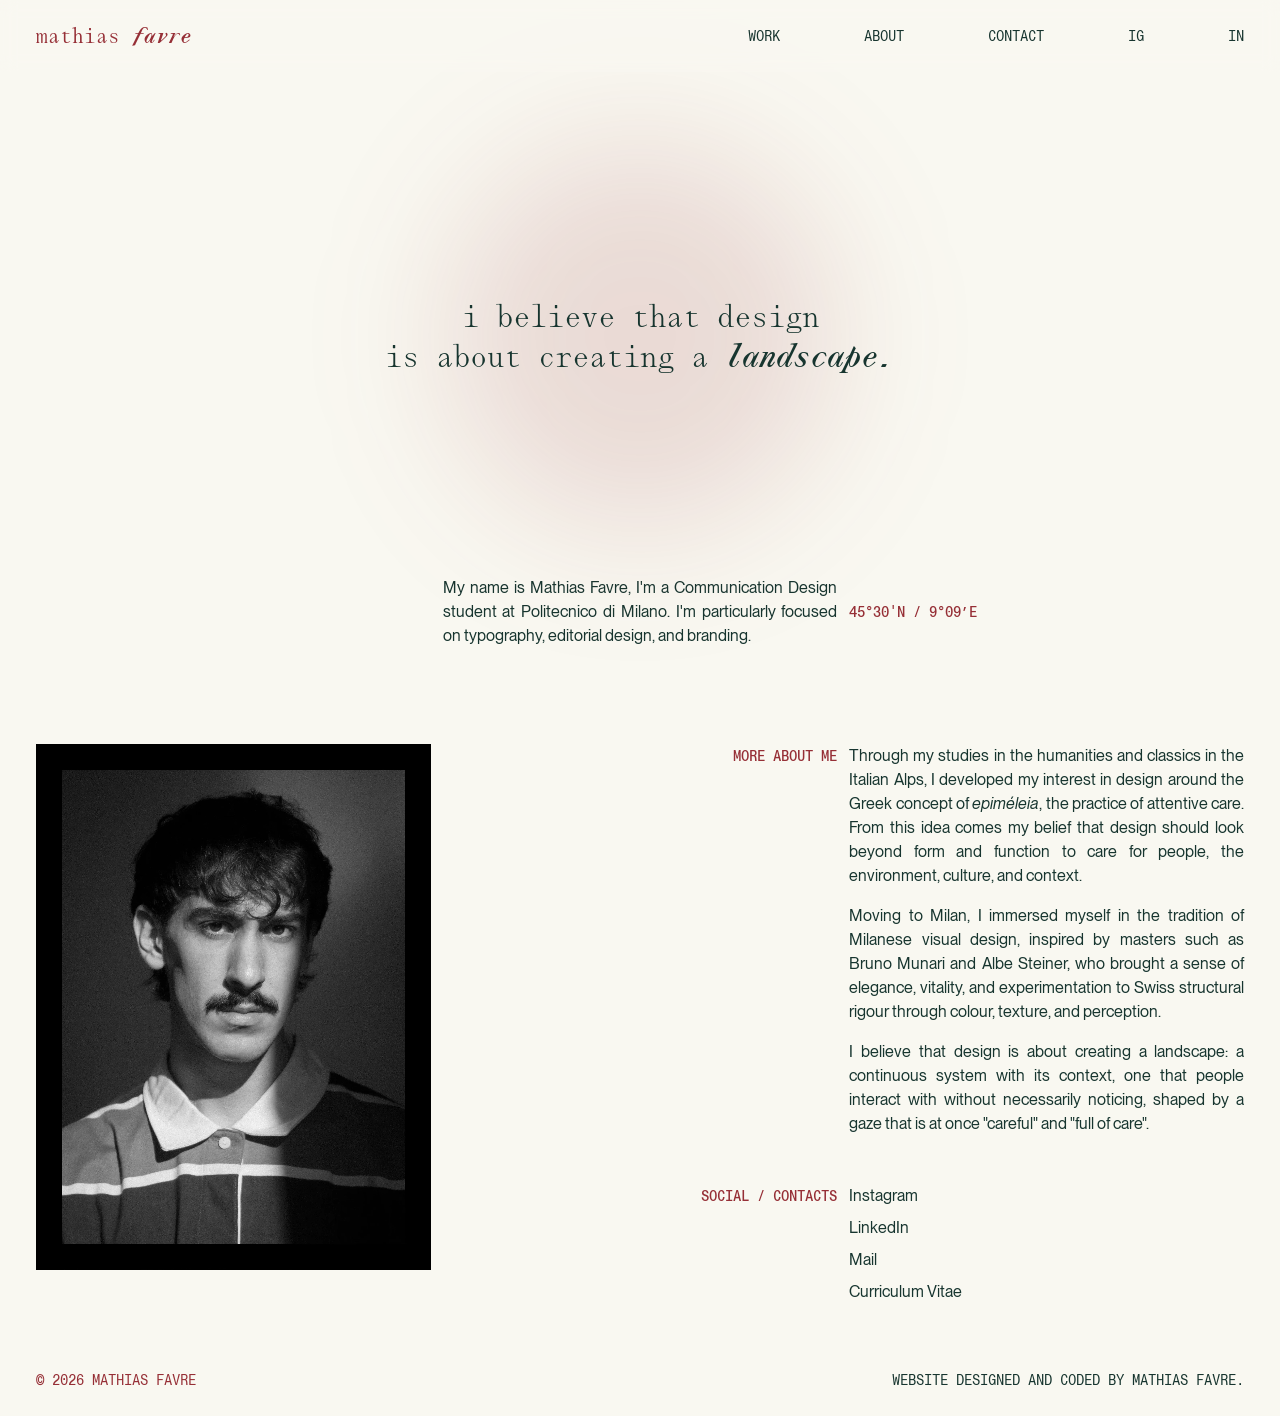
==== about.html @ 1c793e02 "Aggiunta pagina about, modifica type-data, risoluzione bug" ====
<!DOCTYPE html>
<html lang="en">
<head>
    <meta charset="UTF-8">
    <meta name="viewport" content="width=device-width, initial-scale=1.0">
    <title>Mathias Favre – About</title>

    <link rel="stylesheet" href="css/reset.css">
    <link rel="stylesheet" href="css/tokens.css">
    <link rel="stylesheet" href="css/typography.css">
    <link rel="stylesheet" href="css/layout.css">
    <link rel="stylesheet" href="css/components.css">
    <link rel="stylesheet" href="css/about.css">
</head>
<body data-project="default">

    <!-- HEADER -->
    <header class="site-header">
        <div class="header-grid">
            <a href="index.html" class="logo">mathias <span>favre</span></a>

            <ul class="header-nav">
                <li><a href="work.html">WORK</a></li>
                <li><a href="about.html">ABOUT</a></li>
                <li><a href="mailto:mathias.favre@jemp.it">CONTACT</a></li>
                <li><a href="https://www.instagram.com/mathiasfavre" target="_blank" rel="noopener noreferrer">IG</a></li>
                <li><a href="https://www.linkedin.com/in/mathias-favre-a011a6326" target="_blank" rel="noopener noreferrer">IN</a></li>
            </ul>

            <button class="menu-toggle" aria-label="Toggle Navigation Menu">
                <span class="menu-circle menu-circle-left"></span>
                <span class="menu-circle menu-circle-right"></span>
            </button>
        </div>
    </header>

    <!-- MOBILE MENU OVERLAY -->
    <div class="mobile-menu-overlay">
        <ul class="mobile-menu-nav">
            <li><a href="work.html">WORK</a></li>
            <li><a href="about.html">ABOUT</a></li>
            <li><a href="mailto:mathias.favre@jemp.it">CONTACT</a></li>
            <li><a href="https://www.instagram.com/mathiasfavre" target="_blank" rel="noopener noreferrer">IG</a></li>
            <li><a href="https://www.linkedin.com/in/mathias-favre-a011a6326" target="_blank" rel="noopener noreferrer">IN</a></li>
        </ul>
        
        <div class="mobile-menu-footer footer-grid">
            <p class="footer-copy">© 2026 MATHIAS FAVRE</p>
            <p class="footer-credits">WEBSITE DESIGNED AND CODED BY MATHIAS FAVRE.</p>
        </div>
    </div>

    <!-- MAIN CONTENT -->
    <main>
        
        <!-- ABOUT HERO SECTION -->
        <section class="about-hero grid-container">
            <!-- Cerchio -->
            <div class="about-circle-wrapper">
                <div class="about-circle"></div>
            </div>
            
            <!-- Titolo Centrale -->
            <div class="about-titles-wrapper">
                <h1 class="about-title type-display">
                    i believe that design<br class="desktop-br"> is about creating a <em>landscape.</em>
                </h1>
            </div>
        </section>

        <!-- INTRO SECTION -->
        <section class="about-intro grid-container">
            <p class="about-intro-text type-body">
                My name is Mathias Favre, I'm a Communication Design student at Politecnico di Milano. I'm particularly focused on typography, editorial design, and branding.
            </p>
            <p class="about-coord-text coord-text">45°30'N / 9°09’E</p>
        </section>

        <!-- BIO & IMAGE SECTION -->
        <section class="about-bio grid-container">
            
            <!-- Immagine Video (Col 1-4 Desktop / Col 2-4 Mobile - shifted below) -->
            <div class="about-video-wrapper">
                <video src="assets/images/about/about.webm" autoplay loop muted playsinline></video>
            </div>
            
            <!-- Etichette (Col 5-8 Desktop / Col 1 Mobile - shifted aside) -->
            <div class="about-labels-wrapper">
                <p class="about-label-bio type-data">MORE ABOUT ME</p>
                <p class="about-label-social type-data">SOCIAL / CONTACTS</p>
            </div>

            <!-- Testo Descrittivo (Col 9-12 Desktop / Col 2-4 Mobile) -->
            <div class="about-text-wrapper type-body">
                <div class="bio-text">
                    <p>Through my studies in the humanities and classics in the Italian Alps, I developed my interest in design around the Greek concept of <em>epiméleia</em>, the practice of attentive care. From this idea comes my belief that design should look beyond form and function to care for people, the environment, culture, and context.</p>

                    <p>Moving to Milan, I immersed myself in the tradition of Milanese visual design, inspired by masters such as Bruno Munari and Albe Steiner, who brought a sense of elegance, vitality, and experimentation to Swiss structural rigour through colour, texture, and perception.</p>

                    <p>I believe that design is about creating a landscape: a continuous system with its context, one that people interact with without necessarily noticing, shaped by a gaze that is at once "careful" and "full of care".</p>
                </div>

                <div class="social-links">
                    <a href="https://www.instagram.com/mathiasfavre" target="_blank" rel="noopener noreferrer">Instagram</a>
                    <a href="https://www.linkedin.com/in/mathias-favre-a011a6326" target="_blank" rel="noopener noreferrer">LinkedIn</a>
                    <a href="mailto:mathias.favre@jemp.it">Mail</a>
                    <a href="#">Curriculum Vitae</a>
                </div>
            </div>
        </section>

    </main>

    <!-- FOOTER -->
    <footer class="site-footer">
        <div class="footer-grid">
            <p class="footer-copy">© 2026 MATHIAS FAVRE</p>
            <p class="footer-credits">WEBSITE DESIGNED AND CODED BY MATHIAS FAVRE.</p>
        </div>
    </footer>

    <script src="js/main.js"></script>
</body>
</html>
---- css/tokens.css ----
/* ========================================
   1. DESIGN TOKENS (Variables & Fonts)
   ======================================== */

/* FONT FACES */
@font-face {
  font-family: 'PP Lettra Mono';
  src: url('../assets/fonts/PPLettraMono-Regular.woff2') format('woff2'),
       url('../assets/fonts/PPLettraMono-Light.woff2') format('woff2');
  font-weight: 400;
  font-style: normal;
  font-display: block; /* Modificato da swap a block per evitare il flickering */
}
@font-face {
  font-family: 'PP Lettra Mono';
  src: url('../assets/fonts/PPLettraMono-Light.woff2') format('woff2');
  font-weight: 300;
  font-style: normal;
  font-display: block;
}
@font-face {
  font-family: 'PP Lettra Mono';
  src: url('../assets/fonts/PPLettraMono-BoldItalic.woff2') format('woff2'),
       url('../assets/fonts/PPLettraMono-SemiboldItalic.woff2') format('woff2');
  font-weight: 700;
  font-style: italic;
  font-display: block;
}
@font-face {
  font-family: 'PP Lettra Mono';
  src: url('../assets/fonts/PPLettraMono-SemiboldItalic.woff2') format('woff2');
  font-weight: 600;
  font-style: italic;
  font-display: block;
}

@font-face { font-family: 'PP Neue Montreal'; src: url('../assets/fonts/PPNeueMontreal-Regular.woff2') format('woff2'); font-weight: 400; font-style: normal; font-display: block; }
@font-face { font-family: 'PP Neue Montreal'; src: url('../assets/fonts/PPNeueMontreal-Italic.woff2') format('woff2'); font-weight: 400; font-style: italic; font-display: block; }
@font-face { font-family: 'PP Neue Montreal'; src: url('../assets/fonts/PPNeueMontreal-Medium.woff2') format('woff2'); font-weight: 500; font-style: normal; font-display: block; }
@font-face { font-family: 'PP Neue Montreal'; src: url('../assets/fonts/PPNeueMontreal-MediumItalic.woff2') format('woff2'); font-weight: 500; font-style: italic; font-display: block; }
@font-face { font-family: 'PP Neue Montreal Mono'; src: url('../assets/fonts/PPNeueMontrealMono-Regular.woff2') format('woff2'); font-weight: 400; font-style: normal; font-display: block; }
@font-face { font-family: 'PP Neue Montreal Mono'; src: url('../assets/fonts/PPNeueMontrealMono-RegularItalic.woff2') format('woff2'); font-weight: 400; font-style: italic; font-display: block; }
@font-face { font-family: 'PP Neue Montreal Mono'; src: url('../assets/fonts/PPNeueMontrealMono-Medium.woff2') format('woff2'); font-weight: 500; font-style: normal; font-display: block; }

:root {
  /* BASE COLOR PALETTE */
  --color-bordeaux: #962F36;
  --color-paper: #F9F8F1;
  --color-cloud: #536868;
  --color-alpine: #17352F;

  /* DYNAMIC SEMANTIC THEME */
  --color-bg: var(--color-paper);
  --color-text: var(--color-alpine);
  --color-accent: var(--color-bordeaux);

  /* TYPOGRAPHY VARIABLES */
  --font-primary: 'PP Lettra Mono', monospace;
  --font-secondary: 'PP Neue Montreal', sans-serif;
  --font-mono: 'PP Neue Montreal Mono', monospace;

  /* Baseline = 4px (0.25rem) */
  --grid-baseline: 0.25rem; 

  /* SIZES: 1rem = 16px */
  /* Type Display Desktop & Mobile (Unificato a 30px / 40px) */
  --type-display-size: 1.875rem;     /* 30px */
  --type-display-lh: 2.5rem;         /* 40px = 10 * baseline */

  --type-body-size: 1rem;           /* 16px */
  --type-body-lh: 1.5rem;           /* 24px = 6 * baseline */

  /* In :root (Desktop) */
  --type-works-size: 1.6875rem;     /* 27px (-25% da 36px) */
  --type-works-lh: 2.25rem;         /* 36px = 9 baseline */

  /* Type Data (Ridotto a 14px, interlinea allineata al body a 24px) */
  --type-data-size: 0.875rem;       /* 14px */
  --type-data-lh: 1.5rem;           /* 24px = 6 * baseline (Stessa del type-body) */

  /* GRID & SPACING (Desktop) */
  --grid-columns: 12;
  --grid-margin: 2.25rem;           /* 36px */
  --grid-gutter: 0.75rem;           /* 12px */
  
  --header-margin-top: calc(var(--grid-baseline) * 6);  /* 36px */
  --footer-margin-bottom: calc(var(--grid-baseline) * 6);/* 36px */
}

/* BREAKPOINTS */
@media (max-width: 768px) {
  :root {
    --grid-columns: 4;
    --grid-margin: 1.25rem;         /* 20px */
    --grid-gutter: 0.75rem;         /* 12px */

    --header-margin-top: calc(var(--grid-baseline) * 5);  /* 20px */
    --footer-margin-bottom: calc(var(--grid-baseline) * 5);/* 20px */
  }
}

/* PROJECT COLOR THEMES */
[data-project="001"] { --color-bg: #FFFFFF; --color-text: #000000; --color-accent: #283583; }
[data-project="002"] { --color-bg: #FFF9F4; --color-text: #233038; --color-accent: #1C812C; }
[data-project="003"] { --color-bg: #FFFFFF; --color-text: #000000; --color-accent: #CA0005; }
[data-project="004"] { --color-bg: #FFFFFF; --color-text: #000000; --color-accent: #EE7656; }
[data-project="005"] { --color-bg: #FFF9EC; --color-text: #1F1F1F; --color-accent: #9B1C2B; }
[data-project="006"] { --color-bg: #FFF7EA; --color-text: #000000; --color-accent: #13312C; }
[data-project="007"] { --color-bg: #FFFFFF; --color-text: #000000; --color-accent: #0F4C82; }
[data-project="008"] { --color-bg: #FFFFFF; --color-text: #060606; --color-accent: #DA3541; }
[data-project="009"] { --color-bg: #FFFFFF; --color-text: #000000; --color-accent: #1A67E7; }
---- css/typography.css ----
/* ========================================
   3. TYPOGRAPHY
   ======================================== */
body {
  font-family: var(--font-secondary);
  color: var(--color-text);
  background-color: var(--color-bg);
  transition: background-color 0.3s ease, color 0.3s ease;
}

.type-display {
  font-family: var(--font-primary);
  font-weight: 300;
  font-size: var(--type-display-size);
  line-height: var(--type-display-lh);
  margin: 0;
}

.type-display em {
  font-weight: 600;
  font-style: italic;
}

.type-body {
  font-family: var(--font-secondary);
  font-weight: 400;
  font-size: var(--type-body-size);
  line-height: var(--type-body-lh);
  margin: 0;
}

.type-body em {
  font-style: italic;
}

.type-works {
  font-family: var(--font-secondary);
  font-weight: 500;
  font-size: var(--type-works-size);
  line-height: var(--type-works-lh);
  color: var(--color-accent); /* Prende sempre il colore d'accento */
  margin: 0;
}

.type-data {
  font-family: var(--font-mono);
  font-weight: 400;
  font-size: var(--type-data-size);
  line-height: var(--type-data-lh);
  text-transform: uppercase;
  margin: 0;
}

/* Credits alla fine dell'introduzione di progetto */
.project-credits {
  font-family: var(--font-mono);
  font-weight: 400;
  font-size: var(--type-data-size);
  line-height: var(--type-data-lh);
  text-transform: uppercase;
  color: var(--color-accent); /* Prende il colore d'accento */
  margin: 0;
}
---- css/layout.css ----
/* ========================================
   4. LAYOUT
   ======================================== */
   
/* Sticky Footer Setup */
html, body {
  min-height: 100vh;
}

body {
  display: flex;
  flex-direction: column;
}

main {
  /* main riempie lo spazio disponibile, spingendo il footer giù */
  flex: 1 0 auto; 
  display: flex;
  flex-direction: column;
}

.site-footer {
  /* Impedisce al footer di restringersi in caso di problemi di spazio */
  flex-shrink: 0;
}

/* Grid Container */
.grid-container {
  display: grid;
  grid-template-columns: repeat(var(--grid-columns), 1fr);
  column-gap: var(--grid-gutter);
  width: 100%;
  padding: 0 var(--grid-margin);
  margin: 0 auto;
}
---- css/components.css ----
/* ========================================
   5. COMPONENTS (Header, Footer, Controls)
   ======================================== */

/* ----------------------------------------
   A. HEADER & LOGO
   ---------------------------------------- */
.site-header {
  position: fixed;
  top: 0;
  left: 0;
  width: 100%;
  z-index: 100;
  
  /* Padding instead of margin so it acts as a solid bar */
  padding-top: var(--header-margin-top);
  padding-bottom: calc(var(--grid-baseline) * 6);
  background-color: color-mix(in srgb, var(--color-bg) 50%, transparent); 
  backdrop-filter: blur(8px);
  
  /* Animazione per scomparsa/comparsa allo scroll */
  transition: transform 0.35s cubic-bezier(0.16, 1, 0.3, 1), background-color 0.3s ease;
}

.site-header.is-hidden {
  transform: translateY(-100%);
}

.header-grid {
  display: grid;
  grid-template-columns: repeat(var(--grid-columns), 1fr);
  column-gap: var(--grid-gutter);
  align-items: center;
  width: 100%;
  padding: 0 var(--grid-margin);
}

.logo {
  grid-column: 1 / span 4;
  font-family: var(--font-primary);
  font-weight: 400;
  font-size: 1.25rem;       
  line-height: 1.5rem;      
  color: var(--color-accent); 
  text-decoration: none;
  text-transform: lowercase;
  white-space: nowrap;
}

.logo span {
  font-weight: 700;
  font-style: italic;
}

.header-nav {
  grid-column: 8 / 13;
  display: flex;
  justify-content: space-between;
  align-items: center;
  margin: 0;
  padding: 0;
  list-style: none;
}

.header-nav li a {
  font-family: var(--font-mono);
  font-size: var(--type-data-size);
  line-height: var(--type-data-lh);
  text-transform: uppercase;
  color: var(--color-text);
  text-decoration: none;
  transition: opacity 0.2s ease;
}

.header-nav li a:hover {
  opacity: 0.6;
}

/* Offset per il body poiché l'header è fixed */
body {
  padding-top: calc(var(--header-margin-top) + calc(var(--grid-baseline) * 4) + 1.5rem);
}

/* ----------------------------------------
   B. HAMBURGER MENU MOBILE
   ---------------------------------------- */
.menu-toggle {
  display: none; 
  background: none;
  border: none;
  padding: 0;
  cursor: pointer;
  position: relative;
  width: 32px;
  height: 20px;
  justify-self: end;
  grid-column: 4 / 5;
}

.menu-circle {
  position: absolute;
  top: 0;
  width: 20px;
  height: 20px;
  border-radius: 50%;
  transition: transform 0.4s cubic-bezier(0.16, 1, 0.3, 1), background-color 0.3s ease;
}

.menu-circle-left {
  left: 0;
  background-color: color-mix(in srgb, var(--color-text) 25%, transparent);
}
.menu-circle-right {
  right: 0;
  background-color: color-mix(in srgb, var(--color-accent) 25%, transparent);
}

.menu-open .menu-circle-left { transform: translateX(6px); }
.menu-open .menu-circle-right { transform: translateX(-6px); }

.mobile-menu-overlay {
  position: fixed;
  top: 0;
  left: 0;
  width: 100vw;
  height: 100vh;
  background-color: var(--color-bg); 
  z-index: 90;
  display: flex;
  flex-direction: column;
  justify-content: space-between;
  padding: calc(var(--grid-baseline) * 35) var(--grid-margin) var(--footer-margin-bottom);
  opacity: 0;
  visibility: hidden;
  transition: opacity 0.35s ease, visibility 0.35s ease;
}

.menu-open .mobile-menu-overlay {
  opacity: 1;
  visibility: visible;
}

.mobile-menu-nav {
  list-style: none;
  padding: 0;
  margin: 0;
  display: flex;
  flex-direction: column;
  gap: calc(var(--grid-baseline) * 8); 
}

.mobile-menu-nav li a {
  font-family: var(--font-mono);
  font-size: 1.5rem;       
  line-height: 2rem;       
  text-transform: uppercase;
  color: var(--color-text);
  text-decoration: none;
}

/* ----------------------------------------
   C. FOOTER
   ---------------------------------------- */
.site-footer {
  width: 100%;
  margin-bottom: var(--footer-margin-bottom);
}

.footer-grid {
  display: grid;
  grid-template-columns: repeat(var(--grid-columns), 1fr);
  column-gap: var(--grid-gutter);
  align-items: center;
  width: 100%;
  padding: 0 var(--grid-margin);
}

.footer-copy {
  /* Desktop: esteso per occupare 2 colonne in più (da span 3 a span 5) */
  grid-column: 1 / span 4;
  font-family: var(--font-mono);
  font-size: var(--type-data-size);
  line-height: var(--type-data-lh);
  text-transform: uppercase;
  color: var(--color-accent);
  margin: 0;
}

.footer-credits {
  /* Desktop: Allineato a destra */
  grid-column: 5 / 13;
  text-align: right;
  font-family: var(--font-mono);
  font-size: var(--type-data-size);
  line-height: var(--type-data-lh);
  text-transform: uppercase;
  color: var(--color-text); 
  margin: 0;
}

/* Riparazione dell'allineamento del footer nel menu mobile */
.mobile-menu-footer {
  display: flex;
  flex-direction: column;
  align-items: flex-start;
  gap: calc(var(--grid-baseline) * 2);
  width: 100%;
  /* Nessun padding laterale qui, eredita quello dell'overlay */
  padding: 0;
}
.mobile-menu-footer .footer-copy,
.mobile-menu-footer .footer-credits {
  text-align: left;
  grid-column: auto;
}

/* ----------------------------------------
   D. BUTTON "ABOUT THE PROJECT"
   ---------------------------------------- */
.btn-about-project {
  display: inline-flex;
  align-items: center;
  justify-content: center;
  background-color: color-mix(in srgb, var(--color-accent) 25%, transparent);
  color: var(--color-text);
  border: none;
  padding: calc(var(--grid-baseline) * 2) calc(var(--grid-baseline) * 4);
  font-family: var(--font-mono);
  font-size: var(--type-data-size);
  line-height: var(--type-data-lh);
  text-transform: uppercase;
  cursor: pointer;
  transition: background-color 0.2s ease, opacity 0.2s ease;
}
.btn-about-project:hover { background-color: color-mix(in srgb, var(--color-accent) 35%, transparent); }

/* ----------------------------------------
   MEDIA QUERY MOBILE
   ---------------------------------------- */
@media (max-width: 768px) {
  .logo { grid-column: 1 / span 3; }
  .header-nav { display: none; }
  .menu-toggle { display: block; }
  
  .site-footer .footer-grid {
    display: flex;
    flex-direction: column;
    align-items: flex-start;
    gap: calc(var(--grid-baseline) * 2); 
  }
  .site-footer .footer-copy, 
  .site-footer .footer-credits {
    grid-column: auto;
    text-align: left;
  }
}
---- css/about.css ----
/* ========================================
   ABOUT PAGE SPECIFIC STYLES
   ======================================== */

.about-hero {
  margin-top: calc(var(--grid-baseline) * 20);
  position: relative;
  align-items: center; 
}

/* ----------------------------------------
   CERCHIO DESKTOP & MOBILE (Centrato con i titoli)
   ---------------------------------------- */
.about-circle-wrapper {
  grid-column: 1 / -1;
  grid-row: 1;
  display: flex;
  justify-content: center;
  align-items: center;
  position: relative;
  
  height: calc(var(--grid-baseline) * 96);
  z-index: 2;
  pointer-events: none;
}

.about-circle {
  width: calc(var(--grid-baseline) * 96);
  height: calc(var(--grid-baseline) * 96);
  border-radius: 50%;
  
  /* Colore bordeaux per About */
  background-color: color-mix(in srgb, var(--color-accent) 15%, transparent);
  filter: blur(70px);
}

/* ----------------------------------------
   TITOLI ABOUT
   ---------------------------------------- */
.about-titles-wrapper {
  grid-column: 1 / -1;
  grid-row: 1;
  display: flex;
  justify-content: center;
  align-items: center;
  text-align: center;
  pointer-events: none;
  z-index: 10;
}

.about-title {
  margin: 0;
}

.desktop-br {
  display: inline;
}

/* ----------------------------------------
   INTRO SECTION & COORDINATES
   ---------------------------------------- */
.about-intro {
  margin-top: calc(var(--grid-baseline) * 12);
  margin-bottom: calc(var(--grid-baseline) * 24);
  align-items: start; /* Cambiato: partiamo ad allineare dall'alto! */
}

.about-intro-text, .about-coord-text {
  grid-row: 1; /* Devono rigorosamente stare nella stessa riga grid */
}

.about-intro-text {
  grid-column: 5 / 9;
  text-align: justify; 
  margin: 0;
}

.coord-text {
  font-family: var(--font-mono);
  font-weight: 500;
  font-size: var(--type-data-size);
  line-height: var(--type-data-lh);
  color: var(--color-accent);
}

.about-coord-text {
  grid-column: 9 / 13;
  text-align: left;
  /* La magia: lo spingiamo giù di 1 esatta line-height per allinearlo alla seconda riga! */
  margin-top: var(--type-body-lh); 
  margin-bottom: 0; 
}

/* ----------------------------------------
   BIO & IMAGE SECTION
   ---------------------------------------- */
.about-bio {
  margin-bottom: calc(var(--grid-baseline) * 16);
  /* Subgrid alignment rule */
  align-items: start;
}

/* 1. Immagine Video */
.about-video-wrapper {
  grid-column: 1 / 5;
  width: 100%;
  aspect-ratio: 3 / 4; /* Approssimativo per un ritratto verticale */
  background-color: color-mix(in srgb, var(--color-text) 5%, transparent);
}

.about-video-wrapper video {
  width: 100%;
  height: 100%;
  object-fit: cover;
  display: block;
}

/* 2. Etichette laterali */
.about-labels-wrapper {
  grid-column: 5 / 9;
  display: flex;
  flex-direction: column;
}

.about-label-bio, .about-label-social {
  text-align: right;
  font-weight: 500;
  margin: 0;
  color: var(--color-accent);
}

/* L'etichetta bio è allineata in cima */
.about-label-bio {
  margin-top: 0;
}

/* 3. Testo Descrittivo e Link */
.about-text-wrapper {
  grid-column: 9 / 13;
  display: flex;
  flex-direction: column;
  text-align: justify;
}

.bio-text p {
  margin: 0 0 calc(var(--grid-baseline) * 4) 0;
}

.bio-text p:last-child {
  margin-bottom: 0;
}

/* Distanza tra bio e social: 12 baseline */
.social-links {
  margin-top: calc(var(--grid-baseline) * 12);
  display: flex;
  flex-direction: column;
  gap: calc(var(--grid-baseline) * 2);
}

.social-links a {
  text-decoration: none;
  color: inherit;
  transition: opacity 0.2s ease;
}

.social-links a:hover {
  opacity: 0.6;
}

/* Magia per allineare l'etichetta social con la lista dei link social.
   Utilizziamo l'altezza calcolata della bio per spingere l'etichetta giù */
.about-bio:has(.social-links) .about-label-social {
  /* Questo padding-top deve essere uguale all'altezza del testo bio + il gap di 12 baseline. 
     Poiché CSS puro non può leggere l'altezza dinamica di un fratello in grid, 
     usiamo JavaScript nel main.js per calcolare questo offset e passarlo come variabile CSS */
  margin-top: var(--social-offset, auto); 
}

/* ----------------------------------------
   MOBILE OVERRIDES
   ---------------------------------------- */
@media (max-width: 768px) {
  
  .about-hero {
    display: grid;
  }
  
  /* Cerchio Mobile: 72 Baseline */
  .about-circle-wrapper {
    height: calc(var(--grid-baseline) * 72);
  }
  
  .about-circle {
    width: calc(var(--grid-baseline) * 72);
    height: calc(var(--grid-baseline) * 72);
    filter: blur(50px);
  }
  
  /* Titoli Mobile */
  .about-titles-wrapper {
    grid-column: 1 / -1;
  }
  
  .desktop-br {
    display: none; /* Rimuovi a-capo forzato su mobile */
  }

  /* Intro Section Mobile */
  .about-intro {
    margin-top: calc(var(--grid-baseline) * 12); 
    align-items: start; /* Confermiamo l'allineamento dall'alto */
    row-gap: 0; /* Rimuoviamo eventuali gap spuri */
  }
  
  .about-intro-text, .about-coord-text {
    grid-row: 1; /* Devono condividere la stessa riga affiancati */
  }

  .about-intro-text {
    grid-column: 1 / 3; 
  }
  
  .about-coord-text {
    grid-column: 3 / 5;
    text-align: left;
    /* margin-top lo eredita dal desktop, ed è perfetto! */
    margin-bottom: 0;
  }

  /* Bio & Image Section Mobile */
  .about-bio {
    /* Muta da Grid a Flex colonna per gestire l'ordine facilmente,
       o mantieni grid riordinando le righe */
    row-gap: calc(var(--grid-baseline) * 16);
  }
  
  /* Testi descrittivi vanno in alto (Riga 1) */
  .about-text-wrapper {
    grid-column: 2 / 5;
    grid-row: 1;
  }
  
  /* Etichette vanno a sinistra (Riga 1) */
  .about-labels-wrapper {
    grid-column: 1 / 2;
    grid-row: 1;
  }
  
  .about-label-bio, .about-label-social {
    text-align: right;
    font-weight: 500;
    /* Rimuovi offset dinamico e usa margine manuale per allineare al primo paragrafo 
       (Bio è su, Social è spinto giù dalla JS var o lo lasciamo gestire dal JS in mobile) */
  }

  /* Video va in basso (Riga 2) */
  .about-video-wrapper {
    grid-column: 2 / 5;
    grid-row: 2;
  }
}
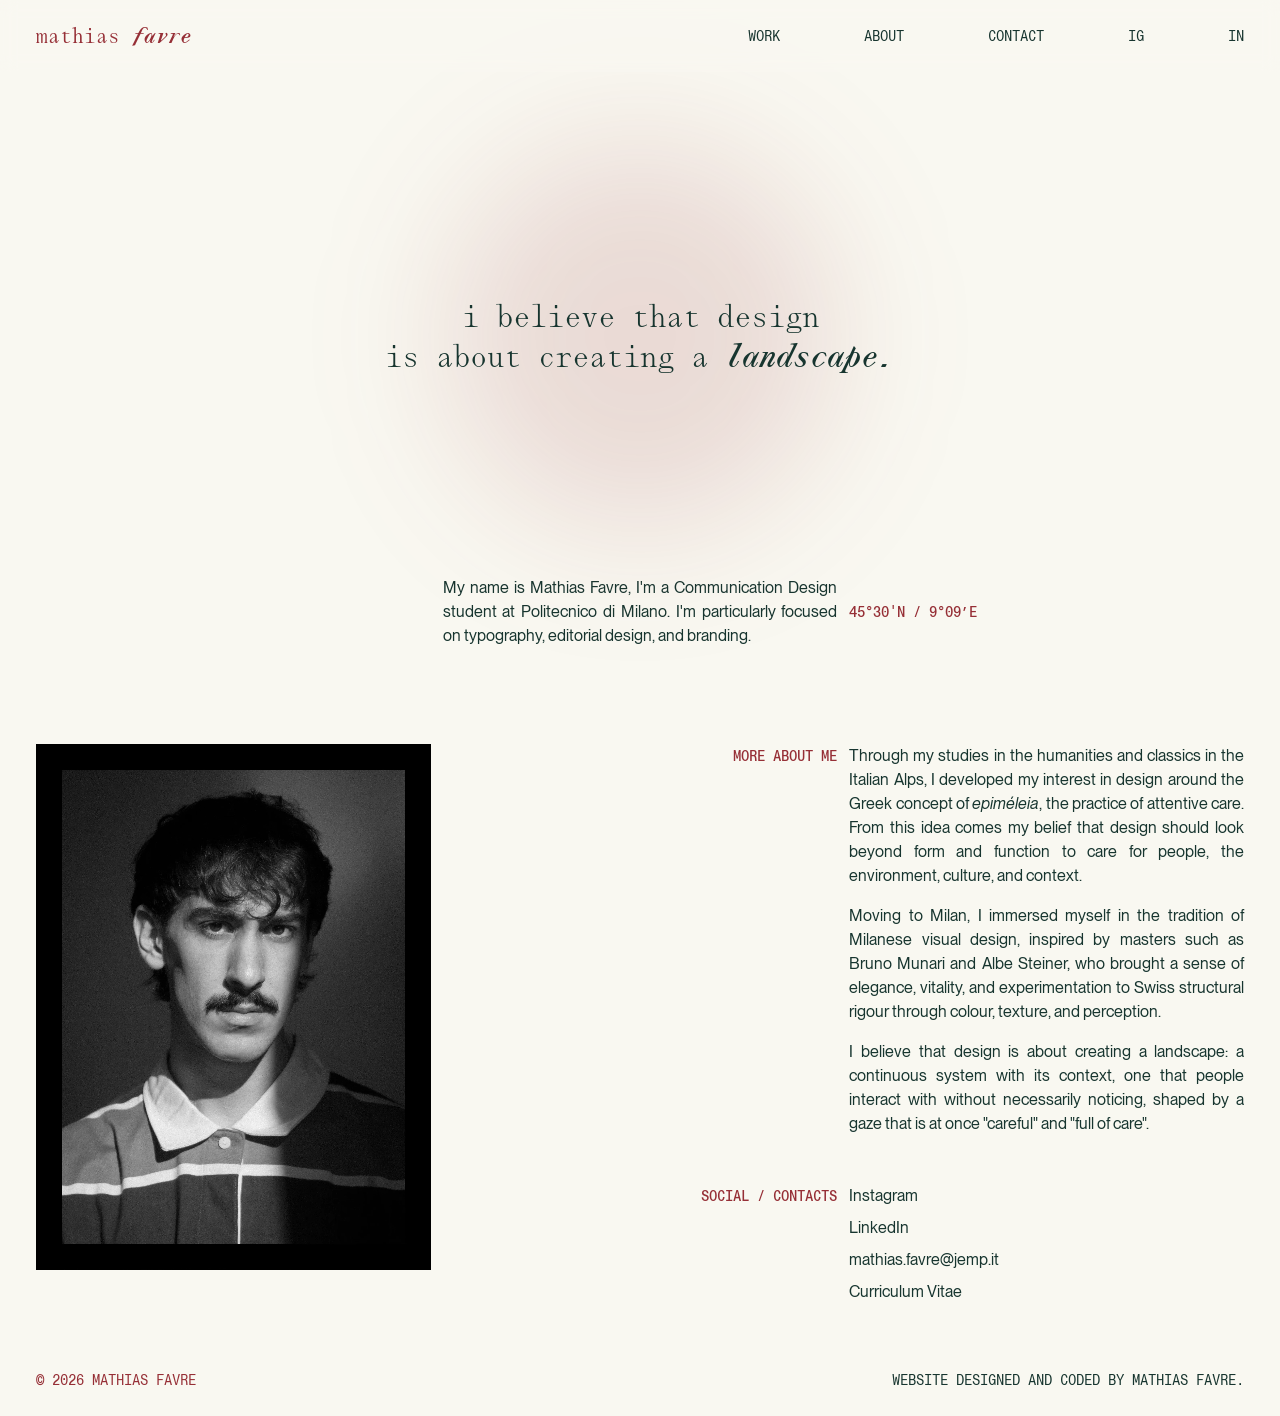
==== commit 8e256833: "Debugging" ====
--- a/about.html
+++ b/about.html
@@ -103,7 +103,7 @@
                 <div class="social-links">
                     <a href="https://www.instagram.com/mathiasfavre" target="_blank" rel="noopener noreferrer">Instagram</a>
                     <a href="https://www.linkedin.com/in/mathias-favre-a011a6326" target="_blank" rel="noopener noreferrer">LinkedIn</a>
-                    <a href="mailto:mathias.favre@jemp.it">Mail</a>
+                    <a href="mailto:mathias.favre@jemp.it">mathias.favre@jemp.it</a>
                     <a href="#">Curriculum Vitae</a>
                 </div>
             </div>
--- a/css/tokens.css
+++ b/css/tokens.css
@@ -1,6 +1,11 @@
 /* ========================================
    1. DESIGN TOKENS (Variables & Fonts)
    ======================================== */
+
+/* Rimuove il riquadro grigio di default su Safari Mobile al tap */
+a, button, input, select, textarea {
+  -webkit-tap-highlight-color: transparent;
+}
 
 /* FONT FACES */
 @font-face {
@@ -85,6 +90,18 @@
   
   --header-margin-top: calc(var(--grid-baseline) * 6);  /* 36px */
   --footer-margin-bottom: calc(var(--grid-baseline) * 6);/* 36px */
+
+/* MOTION TOKENS */
+  --motion-fast: 150ms;
+  --motion-normal: 300ms;
+  --motion-slow: 600ms;
+  --motion-breath: 3000ms;
+  
+  --ease-interaction: cubic-bezier(0.2, 0.8, 0.2, 1); /* Movimento fisico ed elastico */
+  --ease-ambient: ease-in-out;
+  
+  --blur-mid: 4px;  /* Sfocatura leggera per MID focus */
+  --blur-far: 12px; /* Sfocatura forte per FAR focus */
 }
 
 /* BREAKPOINTS */
--- a/css/layout.css
+++ b/css/layout.css
@@ -32,4 +32,19 @@
   width: 100%;
   padding: 0 var(--grid-margin);
   margin: 0 auto;
+}
+
+/* ----------------------------------------
+   PAGE TRANSITIONS
+   ---------------------------------------- */
+main {
+  opacity: 0;
+  transform: translateY(12px);
+  transition: opacity var(--motion-slow) var(--ease-interaction), 
+              transform var(--motion-slow) var(--ease-interaction);
+}
+
+body.page-loaded main {
+  opacity: 1;
+  transform: none; /* LA MAGIA È QUI: 'none' resetta il comportamento e salva i position:fixed interni! */
 }
--- a/css/components.css
+++ b/css/components.css
@@ -5,6 +5,12 @@
 /* ----------------------------------------
    A. HEADER & LOGO
    ---------------------------------------- */
+
+/* Rimuove il riquadro grigio di default su Safari Mobile al tap */
+a, button, input, select, textarea {
+  -webkit-tap-highlight-color: transparent;
+}
+
 .site-header {
   position: fixed;
   top: 0;
@@ -72,8 +78,26 @@
   transition: opacity 0.2s ease;
 }
 
-.header-nav li a:hover {
-  opacity: 0.6;
+/* Effetto Gaze sui Link Header */
+.header-nav li a, .mobile-menu-nav li a {
+  transition: filter var(--motion-normal) var(--ease-interaction), 
+              opacity var(--motion-normal) var(--ease-interaction),
+              color var(--motion-normal) var(--ease-interaction);
+}
+
+/* Quando si punta un link, sfoca SOLO gli altri (quelli che NON sono in hover) */
+.header-nav:has(li a:hover) li a:not(:hover), 
+.mobile-menu-nav:has(li a:hover) li a:not(:hover) {
+  filter: blur(var(--blur-mid));
+  opacity: 0.5;
+}
+
+/* Il link puntato va in FOCUS e cambia colore */
+.header-nav li a:hover, 
+.mobile-menu-nav li a:hover {
+  filter: blur(0);
+  opacity: 1;
+  color: var(--color-accent);
 }
 
 /* Offset per il body poiché l'header è fixed */
--- a/css/about.css
+++ b/css/about.css
@@ -1,6 +1,11 @@
 /* ========================================
    ABOUT PAGE SPECIFIC STYLES
    ======================================== */
+
+/* Rimuove il riquadro grigio di default su Safari Mobile al tap */
+a, button, input, select, textarea {
+  -webkit-tap-highlight-color: transparent;
+}
 
 .about-hero {
   margin-top: calc(var(--grid-baseline) * 20);
@@ -32,6 +37,14 @@
   /* Colore bordeaux per About */
   background-color: color-mix(in srgb, var(--color-accent) 15%, transparent);
   filter: blur(70px);
+
+  cursor: pointer;
+  pointer-events: auto;
+  animation: breath var(--motion-breath) var(--ease-ambient) infinite alternate;
+  transition: filter var(--motion-normal) var(--ease-interaction);
+}
+.about-circle:hover, .work-circle:hover {
+  filter: blur(20px); /* Diventa leggermente più nitido/presente */
 }
 
 /* ----------------------------------------
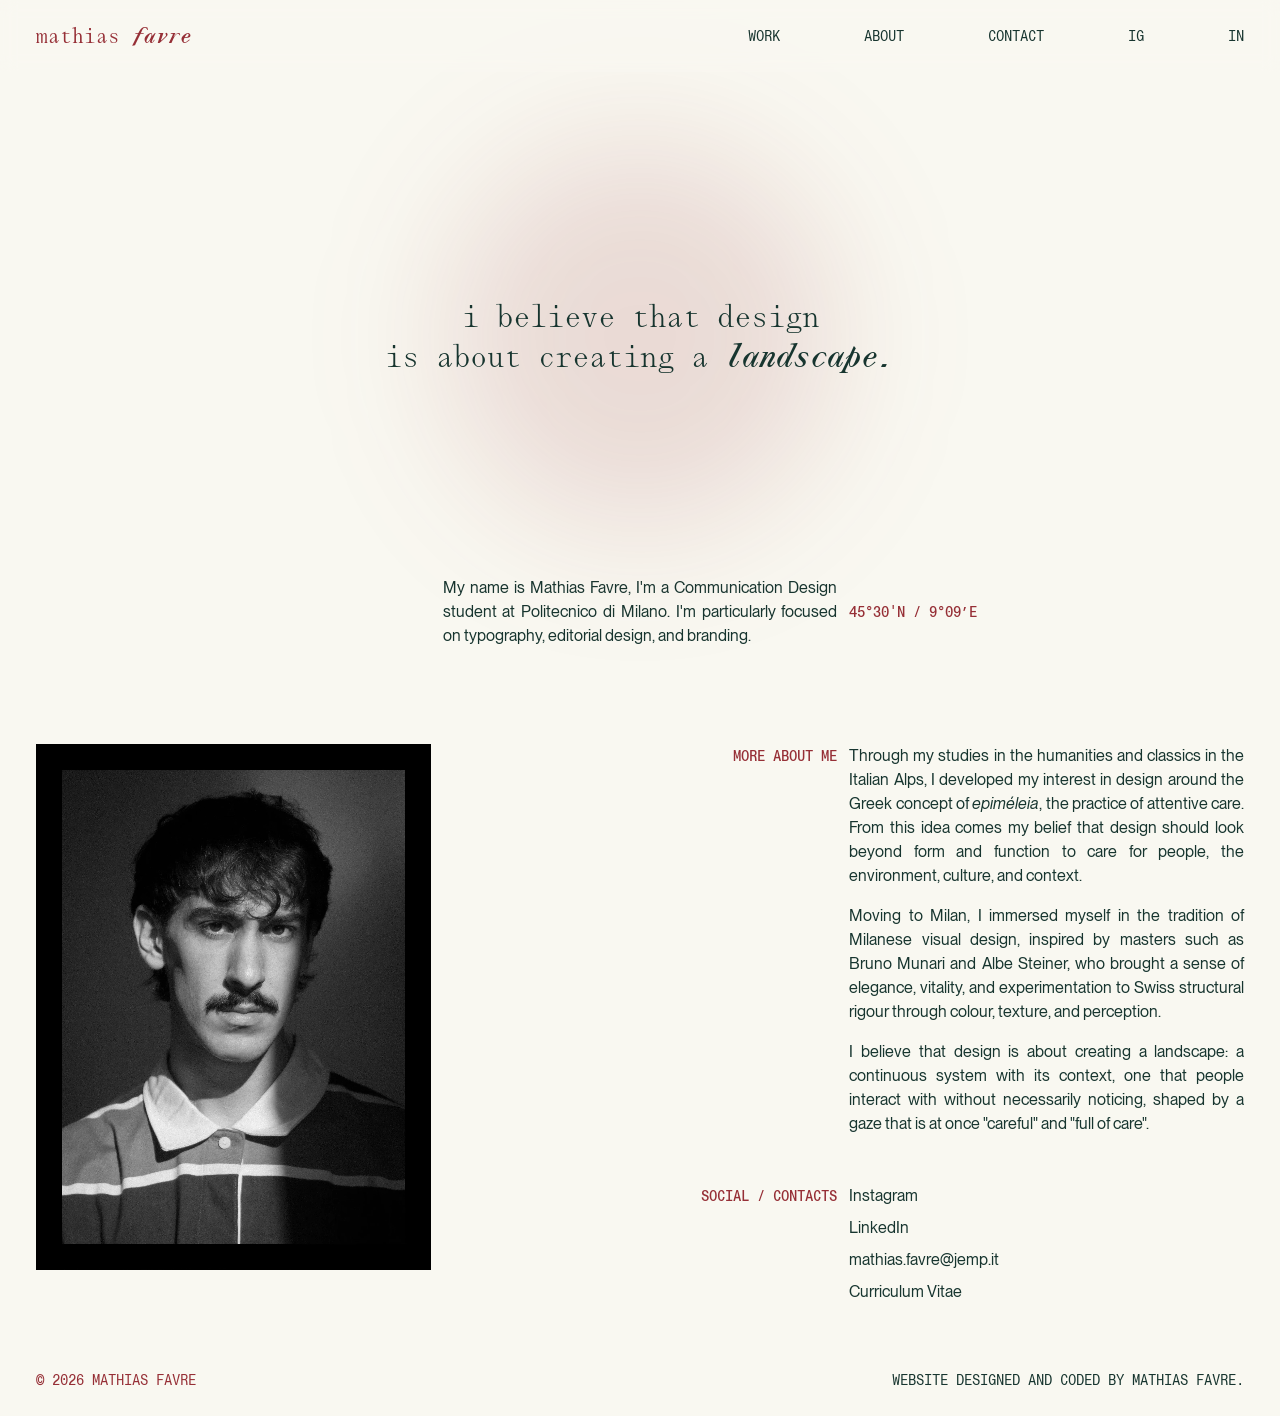
==== commit e00fac2d: "Modifica immagini, debugging, pulizia codice" ====
--- a/about.html
+++ b/about.html
@@ -4,6 +4,8 @@
     <meta charset="UTF-8">
     <meta name="viewport" content="width=device-width, initial-scale=1.0">
     <title>Mathias Favre – About</title>
+
+    <link rel="icon" type="image/svg" href="assets/images/favicon.svg">
 
     <link rel="stylesheet" href="css/reset.css">
     <link rel="stylesheet" href="css/tokens.css">
--- a/css/tokens.css
+++ b/css/tokens.css
@@ -1,20 +1,17 @@
 /* ========================================
-   1. DESIGN TOKENS (Variables & Fonts)
+   DESIGN TOKENS (Variables & Fonts)
    ======================================== */
 
-/* Rimuove il riquadro grigio di default su Safari Mobile al tap */
-a, button, input, select, textarea {
-  -webkit-tap-highlight-color: transparent;
-}
-
-/* FONT FACES */
+/* ----------------------------------------
+   A. FONT FACES
+   ---------------------------------------- */
 @font-face {
   font-family: 'PP Lettra Mono';
   src: url('../assets/fonts/PPLettraMono-Regular.woff2') format('woff2'),
        url('../assets/fonts/PPLettraMono-Light.woff2') format('woff2');
   font-weight: 400;
   font-style: normal;
-  font-display: block; /* Modificato da swap a block per evitare il flickering */
+  font-display: block; 
 }
 @font-face {
   font-family: 'PP Lettra Mono';
@@ -43,23 +40,27 @@
 @font-face { font-family: 'PP Neue Montreal'; src: url('../assets/fonts/PPNeueMontreal-Italic.woff2') format('woff2'); font-weight: 400; font-style: italic; font-display: block; }
 @font-face { font-family: 'PP Neue Montreal'; src: url('../assets/fonts/PPNeueMontreal-Medium.woff2') format('woff2'); font-weight: 500; font-style: normal; font-display: block; }
 @font-face { font-family: 'PP Neue Montreal'; src: url('../assets/fonts/PPNeueMontreal-MediumItalic.woff2') format('woff2'); font-weight: 500; font-style: italic; font-display: block; }
+
 @font-face { font-family: 'PP Neue Montreal Mono'; src: url('../assets/fonts/PPNeueMontrealMono-Regular.woff2') format('woff2'); font-weight: 400; font-style: normal; font-display: block; }
 @font-face { font-family: 'PP Neue Montreal Mono'; src: url('../assets/fonts/PPNeueMontrealMono-RegularItalic.woff2') format('woff2'); font-weight: 400; font-style: italic; font-display: block; }
 @font-face { font-family: 'PP Neue Montreal Mono'; src: url('../assets/fonts/PPNeueMontrealMono-Medium.woff2') format('woff2'); font-weight: 500; font-style: normal; font-display: block; }
 
+/* ----------------------------------------
+   B. GLOBAL VARIABLES
+   ---------------------------------------- */
 :root {
-  /* BASE COLOR PALETTE */
+  /* Base Color Palette */
   --color-bordeaux: #962F36;
   --color-paper: #F9F8F1;
   --color-cloud: #536868;
   --color-alpine: #17352F;
 
-  /* DYNAMIC SEMANTIC THEME */
+  /* Dynamic Semantic Theme */
   --color-bg: var(--color-paper);
   --color-text: var(--color-alpine);
   --color-accent: var(--color-bordeaux);
 
-  /* TYPOGRAPHY VARIABLES */
+  /* Typography Variables */
   --font-primary: 'PP Lettra Mono', monospace;
   --font-secondary: 'PP Neue Montreal', sans-serif;
   --font-mono: 'PP Neue Montreal Mono', monospace;
@@ -67,56 +68,53 @@
   /* Baseline = 4px (0.25rem) */
   --grid-baseline: 0.25rem; 
 
-  /* SIZES: 1rem = 16px */
-  /* Type Display Desktop & Mobile (Unificato a 30px / 40px) */
-  --type-display-size: 1.875rem;     /* 30px */
-  --type-display-lh: 2.5rem;         /* 40px = 10 * baseline */
+  /* Typography Sizes */
+  --type-display-size: 1.875rem;     
+  --type-display-lh: 2.5rem;         
+  --type-body-size: 1rem;           
+  --type-body-lh: 1.5rem;           
+  --type-works-size: 1.6875rem;     
+  --type-works-lh: 2.25rem;         
+  --type-data-size: 0.875rem;       
+  --type-data-lh: 1.5rem;           
 
-  --type-body-size: 1rem;           /* 16px */
-  --type-body-lh: 1.5rem;           /* 24px = 6 * baseline */
+  /* Grid & Spacing (Desktop) */
+  --grid-columns: 12;
+  --grid-margin: 2.25rem;           
+  --grid-gutter: 0.75rem;           
+  --header-margin-top: calc(var(--grid-baseline) * 6);  
+  --footer-margin-bottom: calc(var(--grid-baseline) * 6);
 
-  /* In :root (Desktop) */
-  --type-works-size: 1.6875rem;     /* 27px (-25% da 36px) */
-  --type-works-lh: 2.25rem;         /* 36px = 9 baseline */
-
-  /* Type Data (Ridotto a 14px, interlinea allineata al body a 24px) */
-  --type-data-size: 0.875rem;       /* 14px */
-  --type-data-lh: 1.5rem;           /* 24px = 6 * baseline (Stessa del type-body) */
-
-  /* GRID & SPACING (Desktop) */
-  --grid-columns: 12;
-  --grid-margin: 2.25rem;           /* 36px */
-  --grid-gutter: 0.75rem;           /* 12px */
-  
-  --header-margin-top: calc(var(--grid-baseline) * 6);  /* 36px */
-  --footer-margin-bottom: calc(var(--grid-baseline) * 6);/* 36px */
-
-/* MOTION TOKENS */
+  /* Motion Tokens */
   --motion-fast: 150ms;
   --motion-normal: 300ms;
   --motion-slow: 600ms;
   --motion-breath: 3000ms;
   
-  --ease-interaction: cubic-bezier(0.2, 0.8, 0.2, 1); /* Movimento fisico ed elastico */
+  --ease-interaction: cubic-bezier(0.2, 0.8, 0.2, 1); 
   --ease-ambient: ease-in-out;
   
-  --blur-mid: 4px;  /* Sfocatura leggera per MID focus */
-  --blur-far: 12px; /* Sfocatura forte per FAR focus */
+  /* Blur Focus */
+  --blur-mid: 4px;  
+  --blur-far: 12px; 
 }
 
-/* BREAKPOINTS */
+/* ----------------------------------------
+   C. BREAKPOINTS VARIABLES
+   ---------------------------------------- */
 @media (max-width: 768px) {
   :root {
     --grid-columns: 4;
-    --grid-margin: 1.25rem;         /* 20px */
-    --grid-gutter: 0.75rem;         /* 12px */
-
-    --header-margin-top: calc(var(--grid-baseline) * 5);  /* 20px */
-    --footer-margin-bottom: calc(var(--grid-baseline) * 5);/* 20px */
+    --grid-margin: 1.25rem;         
+    --grid-gutter: 0.75rem;         
+    --header-margin-top: calc(var(--grid-baseline) * 5);  
+    --footer-margin-bottom: calc(var(--grid-baseline) * 5);
   }
 }
 
-/* PROJECT COLOR THEMES */
+/* ----------------------------------------
+   D. PROJECT COLOR THEMES
+   ---------------------------------------- */
 [data-project="001"] { --color-bg: #FFFFFF; --color-text: #000000; --color-accent: #283583; }
 [data-project="002"] { --color-bg: #FFF9F4; --color-text: #233038; --color-accent: #1C812C; }
 [data-project="003"] { --color-bg: #FFFFFF; --color-text: #000000; --color-accent: #CA0005; }
--- a/css/typography.css
+++ b/css/typography.css
@@ -1,6 +1,7 @@
 /* ========================================
-   3. TYPOGRAPHY
+   TYPOGRAPHY
    ======================================== */
+
 body {
   font-family: var(--font-secondary);
   color: var(--color-text);
@@ -8,6 +9,9 @@
   transition: background-color 0.3s ease, color 0.3s ease;
 }
 
+/* ----------------------------------------
+   TEXT STYLES
+   ---------------------------------------- */
 .type-display {
   font-family: var(--font-primary);
   font-weight: 300;
@@ -38,7 +42,7 @@
   font-weight: 500;
   font-size: var(--type-works-size);
   line-height: var(--type-works-lh);
-  color: var(--color-accent); /* Prende sempre il colore d'accento */
+  color: var(--color-accent);
   margin: 0;
 }
 
@@ -51,13 +55,15 @@
   margin: 0;
 }
 
-/* Credits alla fine dell'introduzione di progetto */
+/* ----------------------------------------
+   SPECIFIC ELEMENTS
+   ---------------------------------------- */
 .project-credits {
   font-family: var(--font-mono);
   font-weight: 400;
   font-size: var(--type-data-size);
   line-height: var(--type-data-lh);
   text-transform: uppercase;
-  color: var(--color-accent); /* Prende il colore d'accento */
+  color: var(--color-accent); 
   margin: 0;
 }
--- a/css/layout.css
+++ b/css/layout.css
@@ -1,8 +1,10 @@
 /* ========================================
-   4. LAYOUT
+   LAYOUT
    ======================================== */
-   
-/* Sticky Footer Setup */
+
+/* ----------------------------------------
+   A. STICKY FOOTER & BODY SETUP
+   ---------------------------------------- */
 html, body {
   min-height: 100vh;
 }
@@ -13,18 +15,20 @@
 }
 
 main {
-  /* main riempie lo spazio disponibile, spingendo il footer giù */
+  /* main riempie lo spazio, spingendo il footer giù */
   flex: 1 0 auto; 
   display: flex;
   flex-direction: column;
 }
 
 .site-footer {
-  /* Impedisce al footer di restringersi in caso di problemi di spazio */
+  /* Impedisce al footer di restringersi */
   flex-shrink: 0;
 }
 
-/* Grid Container */
+/* ----------------------------------------
+   B. GRID CONTAINER
+   ---------------------------------------- */
 .grid-container {
   display: grid;
   grid-template-columns: repeat(var(--grid-columns), 1fr);
@@ -35,7 +39,7 @@
 }
 
 /* ----------------------------------------
-   PAGE TRANSITIONS
+   C. GLOBAL PAGE TRANSITIONS
    ---------------------------------------- */
 main {
   opacity: 0;
@@ -46,5 +50,5 @@
 
 body.page-loaded main {
   opacity: 1;
-  transform: none; /* LA MAGIA È QUI: 'none' resetta il comportamento e salva i position:fixed interni! */
+  transform: none; 
 }
--- a/css/components.css
+++ b/css/components.css
@@ -1,30 +1,19 @@
 /* ========================================
-   5. COMPONENTS (Header, Footer, Controls)
+   COMPONENTS (Header, Footer, Controls)
    ======================================== */
 
 /* ----------------------------------------
-   A. HEADER & LOGO
-   ---------------------------------------- */
-
-/* Rimuove il riquadro grigio di default su Safari Mobile al tap */
-a, button, input, select, textarea {
-  -webkit-tap-highlight-color: transparent;
-}
-
+   A. HEADER & LOGO (Desktop)
+   ---------------------------------------- */
 .site-header {
   position: fixed;
-  top: 0;
-  left: 0;
+  top: 0; left: 0;
   width: 100%;
   z-index: 100;
-  
-  /* Padding instead of margin so it acts as a solid bar */
   padding-top: var(--header-margin-top);
   padding-bottom: calc(var(--grid-baseline) * 6);
   background-color: color-mix(in srgb, var(--color-bg) 50%, transparent); 
   backdrop-filter: blur(8px);
-  
-  /* Animazione per scomparsa/comparsa allo scroll */
   transition: transform 0.35s cubic-bezier(0.16, 1, 0.3, 1), background-color 0.3s ease;
 }
 
@@ -45,7 +34,7 @@
   grid-column: 1 / span 4;
   font-family: var(--font-primary);
   font-weight: 400;
-  font-size: 1.25rem;       
+  font-size: 1.25rem;        
   line-height: 1.5rem;      
   color: var(--color-accent); 
   text-decoration: none;
@@ -58,41 +47,50 @@
   font-style: italic;
 }
 
+/* Offset per il body poiché l'header è fixed */
+body {
+  padding-top: calc(var(--header-margin-top) + calc(var(--grid-baseline) * 4) + 1.5rem);
+}
+
+/* ----------------------------------------
+   B. NAVIGATION LINKS & GAZE EFFECT
+   ---------------------------------------- */
 .header-nav {
   grid-column: 8 / 13;
   display: flex;
   justify-content: space-between;
   align-items: center;
-  margin: 0;
-  padding: 0;
+  margin: 0; padding: 0;
   list-style: none;
 }
 
-.header-nav li a {
+.header-nav li a, 
+.mobile-menu-nav li a {
   font-family: var(--font-mono);
   font-size: var(--type-data-size);
   line-height: var(--type-data-lh);
   text-transform: uppercase;
   color: var(--color-text);
   text-decoration: none;
-  transition: opacity 0.2s ease;
-}
-
-/* Effetto Gaze sui Link Header */
-.header-nav li a, .mobile-menu-nav li a {
+  
+  /* FIX SAFARI: Espande il box del testo per la sfocatura */
+  padding: 10px;
+  margin: -10px;
+  display: inline-block;
+  will-change: filter;
+  
   transition: filter var(--motion-normal) var(--ease-interaction), 
               opacity var(--motion-normal) var(--ease-interaction),
               color var(--motion-normal) var(--ease-interaction);
 }
 
-/* Quando si punta un link, sfoca SOLO gli altri (quelli che NON sono in hover) */
+/* Focus and Blur logic */
 .header-nav:has(li a:hover) li a:not(:hover), 
 .mobile-menu-nav:has(li a:hover) li a:not(:hover) {
   filter: blur(var(--blur-mid));
   opacity: 0.5;
 }
 
-/* Il link puntato va in FOCUS e cambia colore */
 .header-nav li a:hover, 
 .mobile-menu-nav li a:hover {
   filter: blur(0);
@@ -100,13 +98,8 @@
   color: var(--color-accent);
 }
 
-/* Offset per il body poiché l'header è fixed */
-body {
-  padding-top: calc(var(--header-margin-top) + calc(var(--grid-baseline) * 4) + 1.5rem);
-}
-
-/* ----------------------------------------
-   B. HAMBURGER MENU MOBILE
+/* ----------------------------------------
+   C. HAMBURGER MENU & OVERLAY
    ---------------------------------------- */
 .menu-toggle {
   display: none; 
@@ -124,66 +117,50 @@
 .menu-circle {
   position: absolute;
   top: 0;
-  width: 20px;
-  height: 20px;
+  width: 20px; height: 20px;
   border-radius: 50%;
   transition: transform 0.4s cubic-bezier(0.16, 1, 0.3, 1), background-color 0.3s ease;
 }
 
-.menu-circle-left {
-  left: 0;
-  background-color: color-mix(in srgb, var(--color-text) 25%, transparent);
-}
-.menu-circle-right {
-  right: 0;
-  background-color: color-mix(in srgb, var(--color-accent) 25%, transparent);
-}
+.menu-circle-left { left: 0; background-color: color-mix(in srgb, var(--color-text) 25%, transparent); }
+.menu-circle-right { right: 0; background-color: color-mix(in srgb, var(--color-accent) 25%, transparent); }
 
 .menu-open .menu-circle-left { transform: translateX(6px); }
 .menu-open .menu-circle-right { transform: translateX(-6px); }
 
 .mobile-menu-overlay {
   position: fixed;
-  top: 0;
-  left: 0;
-  width: 100vw;
-  height: 100vh;
+  top: 0; left: 0;
+  width: 100vw; height: 100dvh;
+  bottom: 0;
   background-color: var(--color-bg); 
   z-index: 90;
   display: flex;
   flex-direction: column;
   justify-content: space-between;
   padding: calc(var(--grid-baseline) * 35) var(--grid-margin) var(--footer-margin-bottom);
-  opacity: 0;
-  visibility: hidden;
+  opacity: 0; visibility: hidden;
   transition: opacity 0.35s ease, visibility 0.35s ease;
 }
 
 .menu-open .mobile-menu-overlay {
-  opacity: 1;
-  visibility: visible;
+  opacity: 1; visibility: visible;
 }
 
 .mobile-menu-nav {
   list-style: none;
-  padding: 0;
-  margin: 0;
-  display: flex;
-  flex-direction: column;
+  padding: 0; margin: 0;
+  display: flex; flex-direction: column;
   gap: calc(var(--grid-baseline) * 8); 
 }
 
 .mobile-menu-nav li a {
-  font-family: var(--font-mono);
   font-size: 1.5rem;       
   line-height: 2rem;       
-  text-transform: uppercase;
-  color: var(--color-text);
-  text-decoration: none;
-}
-
-/* ----------------------------------------
-   C. FOOTER
+}
+
+/* ----------------------------------------
+   D. FOOTER
    ---------------------------------------- */
 .site-footer {
   width: 100%;
@@ -200,7 +177,6 @@
 }
 
 .footer-copy {
-  /* Desktop: esteso per occupare 2 colonne in più (da span 3 a span 5) */
   grid-column: 1 / span 4;
   font-family: var(--font-mono);
   font-size: var(--type-data-size);
@@ -211,7 +187,6 @@
 }
 
 .footer-credits {
-  /* Desktop: Allineato a destra */
   grid-column: 5 / 13;
   text-align: right;
   font-family: var(--font-mono);
@@ -222,16 +197,15 @@
   margin: 0;
 }
 
-/* Riparazione dell'allineamento del footer nel menu mobile */
 .mobile-menu-footer {
   display: flex;
   flex-direction: column;
   align-items: flex-start;
   gap: calc(var(--grid-baseline) * 2);
   width: 100%;
-  /* Nessun padding laterale qui, eredita quello dell'overlay */
   padding: 0;
 }
+
 .mobile-menu-footer .footer-copy,
 .mobile-menu-footer .footer-credits {
   text-align: left;
@@ -239,12 +213,11 @@
 }
 
 /* ----------------------------------------
-   D. BUTTON "ABOUT THE PROJECT"
+   E. GLOBAL UI CONTROLS & FIXES
    ---------------------------------------- */
 .btn-about-project {
   display: inline-flex;
-  align-items: center;
-  justify-content: center;
+  align-items: center; justify-content: center;
   background-color: color-mix(in srgb, var(--color-accent) 25%, transparent);
   color: var(--color-text);
   border: none;
@@ -256,10 +229,21 @@
   cursor: pointer;
   transition: background-color 0.2s ease, opacity 0.2s ease;
 }
-.btn-about-project:hover { background-color: color-mix(in srgb, var(--color-accent) 35%, transparent); }
-
-/* ----------------------------------------
-   MEDIA QUERY MOBILE
+
+@media (hover: hover) {
+  .btn-about-project:hover { background-color: color-mix(in srgb, var(--color-accent) 35%, transparent); }
+}
+
+/* FIX SAFARI LOW POWER MODE */
+video:not([onmouseenter])::-webkit-media-controls,
+video:not([onmouseenter])::-webkit-media-controls-start-playback-button,
+video:not([onmouseenter])::-webkit-media-controls-overlay-play-button {
+  display: none !important;
+  -webkit-appearance: none !important;
+}
+
+/* ----------------------------------------
+   F. MEDIA QUERY MOBILE (Components)
    ---------------------------------------- */
 @media (max-width: 768px) {
   .logo { grid-column: 1 / span 3; }
--- a/css/about.css
+++ b/css/about.css
@@ -2,20 +2,15 @@
    ABOUT PAGE SPECIFIC STYLES
    ======================================== */
 
-/* Rimuove il riquadro grigio di default su Safari Mobile al tap */
-a, button, input, select, textarea {
-  -webkit-tap-highlight-color: transparent;
-}
-
+/* ----------------------------------------
+   A. HERO & CIRCLE
+   ---------------------------------------- */
 .about-hero {
   margin-top: calc(var(--grid-baseline) * 20);
   position: relative;
   align-items: center; 
 }
 
-/* ----------------------------------------
-   CERCHIO DESKTOP & MOBILE (Centrato con i titoli)
-   ---------------------------------------- */
 .about-circle-wrapper {
   grid-column: 1 / -1;
   grid-row: 1;
@@ -23,7 +18,6 @@
   justify-content: center;
   align-items: center;
   position: relative;
-  
   height: calc(var(--grid-baseline) * 96);
   z-index: 2;
   pointer-events: none;
@@ -33,22 +27,23 @@
   width: calc(var(--grid-baseline) * 96);
   height: calc(var(--grid-baseline) * 96);
   border-radius: 50%;
-  
-  /* Colore bordeaux per About */
   background-color: color-mix(in srgb, var(--color-accent) 15%, transparent);
   filter: blur(70px);
-
   cursor: pointer;
   pointer-events: auto;
   animation: breath var(--motion-breath) var(--ease-ambient) infinite alternate;
   transition: filter var(--motion-normal) var(--ease-interaction);
-}
-.about-circle:hover, .work-circle:hover {
-  filter: blur(20px); /* Diventa leggermente più nitido/presente */
-}
-
-/* ----------------------------------------
-   TITOLI ABOUT
+  
+  /* FIX SAFARI BUG: Forza l'uso della GPU */
+  transform: translate3d(0, 0, 0);
+  -webkit-transform: translate3d(0, 0, 0);
+  will-change: filter, transform;
+}
+
+.about-circle:hover { filter: blur(20px); }
+
+/* ----------------------------------------
+   B. TITLES
    ---------------------------------------- */
 .about-titles-wrapper {
   grid-column: 1 / -1;
@@ -61,25 +56,20 @@
   z-index: 10;
 }
 
-.about-title {
-  margin: 0;
-}
-
-.desktop-br {
-  display: inline;
-}
-
-/* ----------------------------------------
-   INTRO SECTION & COORDINATES
+.about-title { margin: 0; }
+.desktop-br { display: inline; }
+
+/* ----------------------------------------
+   C. INTRO SECTION & COORDINATES
    ---------------------------------------- */
 .about-intro {
   margin-top: calc(var(--grid-baseline) * 12);
   margin-bottom: calc(var(--grid-baseline) * 24);
-  align-items: start; /* Cambiato: partiamo ad allineare dall'alto! */
+  align-items: start; 
 }
 
 .about-intro-text, .about-coord-text {
-  grid-row: 1; /* Devono rigorosamente stare nella stessa riga grid */
+  grid-row: 1; 
 }
 
 .about-intro-text {
@@ -99,25 +89,22 @@
 .about-coord-text {
   grid-column: 9 / 13;
   text-align: left;
-  /* La magia: lo spingiamo giù di 1 esatta line-height per allinearlo alla seconda riga! */
   margin-top: var(--type-body-lh); 
   margin-bottom: 0; 
 }
 
 /* ----------------------------------------
-   BIO & IMAGE SECTION
+   D. BIO & IMAGE SECTION
    ---------------------------------------- */
 .about-bio {
   margin-bottom: calc(var(--grid-baseline) * 16);
-  /* Subgrid alignment rule */
   align-items: start;
 }
 
-/* 1. Immagine Video */
 .about-video-wrapper {
   grid-column: 1 / 5;
   width: 100%;
-  aspect-ratio: 3 / 4; /* Approssimativo per un ritratto verticale */
+  aspect-ratio: 3 / 4; 
   background-color: color-mix(in srgb, var(--color-text) 5%, transparent);
 }
 
@@ -128,7 +115,6 @@
   display: block;
 }
 
-/* 2. Etichette laterali */
 .about-labels-wrapper {
   grid-column: 5 / 9;
   display: flex;
@@ -142,12 +128,8 @@
   color: var(--color-accent);
 }
 
-/* L'etichetta bio è allineata in cima */
-.about-label-bio {
-  margin-top: 0;
-}
-
-/* 3. Testo Descrittivo e Link */
+.about-label-bio { margin-top: 0; }
+
 .about-text-wrapper {
   grid-column: 9 / 13;
   display: flex;
@@ -155,15 +137,9 @@
   text-align: justify;
 }
 
-.bio-text p {
-  margin: 0 0 calc(var(--grid-baseline) * 4) 0;
-}
-
-.bio-text p:last-child {
-  margin-bottom: 0;
-}
-
-/* Distanza tra bio e social: 12 baseline */
+.bio-text p { margin: 0 0 calc(var(--grid-baseline) * 4) 0; }
+.bio-text p:last-child { margin-bottom: 0; }
+
 .social-links {
   margin-top: calc(var(--grid-baseline) * 12);
   display: flex;
@@ -177,32 +153,20 @@
   transition: opacity 0.2s ease;
 }
 
-.social-links a:hover {
-  opacity: 0.6;
-}
-
-/* Magia per allineare l'etichetta social con la lista dei link social.
-   Utilizziamo l'altezza calcolata della bio per spingere l'etichetta giù */
+.social-links a:hover { opacity: 0.6; }
+
+/* Dynamic Offset for Social Label */
 .about-bio:has(.social-links) .about-label-social {
-  /* Questo padding-top deve essere uguale all'altezza del testo bio + il gap di 12 baseline. 
-     Poiché CSS puro non può leggere l'altezza dinamica di un fratello in grid, 
-     usiamo JavaScript nel main.js per calcolare questo offset e passarlo come variabile CSS */
   margin-top: var(--social-offset, auto); 
 }
 
 /* ----------------------------------------
-   MOBILE OVERRIDES
+   E. MOBILE OVERRIDES
    ---------------------------------------- */
 @media (max-width: 768px) {
-  
-  .about-hero {
-    display: grid;
-  }
-  
-  /* Cerchio Mobile: 72 Baseline */
-  .about-circle-wrapper {
-    height: calc(var(--grid-baseline) * 72);
-  }
+  .about-hero { display: grid; }
+  
+  .about-circle-wrapper { height: calc(var(--grid-baseline) * 72); }
   
   .about-circle {
     width: calc(var(--grid-baseline) * 72);
@@ -210,51 +174,31 @@
     filter: blur(50px);
   }
   
-  /* Titoli Mobile */
-  .about-titles-wrapper {
-    grid-column: 1 / -1;
-  }
-  
-  .desktop-br {
-    display: none; /* Rimuovi a-capo forzato su mobile */
-  }
-
-  /* Intro Section Mobile */
+  .about-titles-wrapper { grid-column: 1 / -1; }
+  .desktop-br { display: none; }
+
   .about-intro {
     margin-top: calc(var(--grid-baseline) * 12); 
-    align-items: start; /* Confermiamo l'allineamento dall'alto */
-    row-gap: 0; /* Rimuoviamo eventuali gap spuri */
-  }
-  
-  .about-intro-text, .about-coord-text {
-    grid-row: 1; /* Devono condividere la stessa riga affiancati */
-  }
-
-  .about-intro-text {
-    grid-column: 1 / 3; 
-  }
+    align-items: start; 
+    row-gap: 0; 
+  }
+  
+  .about-intro-text, .about-coord-text { grid-row: 1; }
+  .about-intro-text { grid-column: 1 / 3; }
   
   .about-coord-text {
     grid-column: 3 / 5;
     text-align: left;
-    /* margin-top lo eredita dal desktop, ed è perfetto! */
     margin-bottom: 0;
   }
 
-  /* Bio & Image Section Mobile */
-  .about-bio {
-    /* Muta da Grid a Flex colonna per gestire l'ordine facilmente,
-       o mantieni grid riordinando le righe */
-    row-gap: calc(var(--grid-baseline) * 16);
-  }
-  
-  /* Testi descrittivi vanno in alto (Riga 1) */
+  .about-bio { row-gap: calc(var(--grid-baseline) * 16); }
+  
   .about-text-wrapper {
     grid-column: 2 / 5;
     grid-row: 1;
   }
   
-  /* Etichette vanno a sinistra (Riga 1) */
   .about-labels-wrapper {
     grid-column: 1 / 2;
     grid-row: 1;
@@ -263,11 +207,8 @@
   .about-label-bio, .about-label-social {
     text-align: right;
     font-weight: 500;
-    /* Rimuovi offset dinamico e usa margine manuale per allineare al primo paragrafo 
-       (Bio è su, Social è spinto giù dalla JS var o lo lasciamo gestire dal JS in mobile) */
-  }
-
-  /* Video va in basso (Riga 2) */
+  }
+
   .about-video-wrapper {
     grid-column: 2 / 5;
     grid-row: 2;
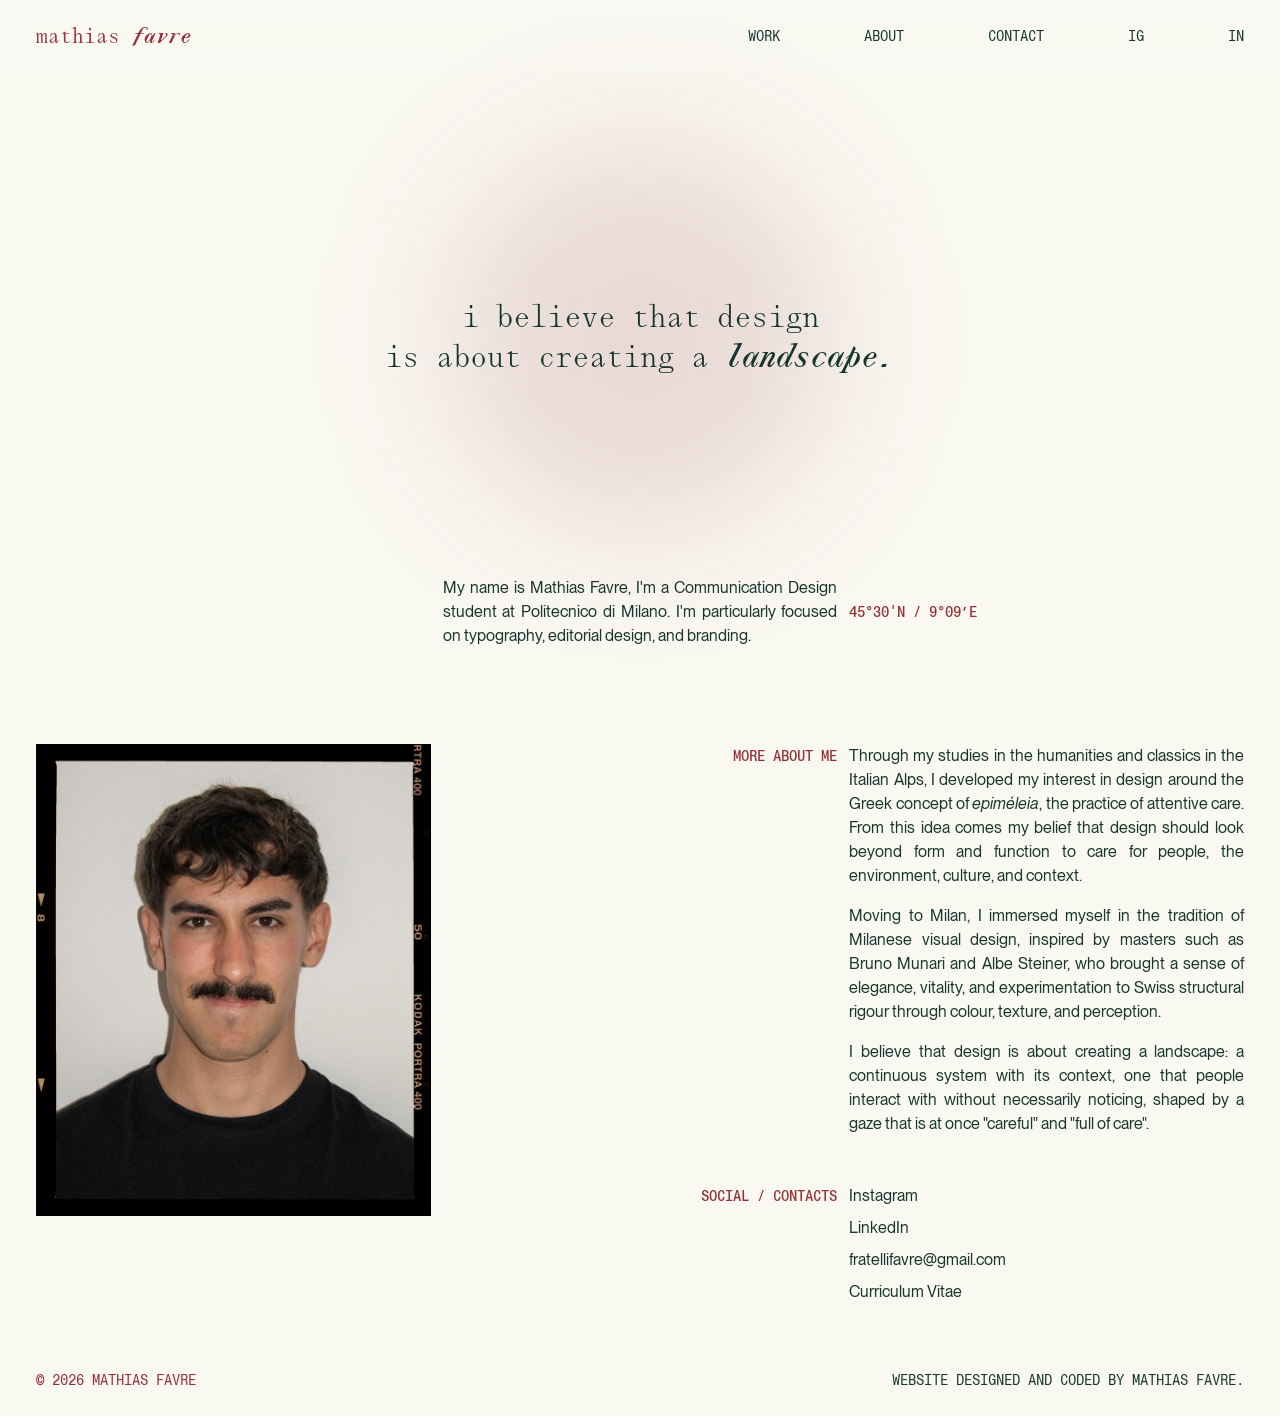
==== commit 3535f8f9: "Aggiornamento pagina about, modifiche pagina home, aggiunta CV" ====
--- a/about.html
+++ b/about.html
@@ -82,8 +82,8 @@
         <section class="about-bio grid-container">
             
             <!-- Immagine Video (Col 1-4 Desktop / Col 2-4 Mobile - shifted below) -->
-            <div class="about-video-wrapper">
-                <video src="assets/images/about/about.webm" autoplay loop muted playsinline></video>
+            <div class="about-image-wrapper">
+                <img src="assets/images/about/about.webp" alt="About Mathias Favre">
             </div>
             
             <!-- Etichette (Col 5-8 Desktop / Col 1 Mobile - shifted aside) -->
@@ -105,10 +105,9 @@
                 <div class="social-links">
                     <a href="https://www.instagram.com/mathiasfavre" target="_blank" rel="noopener noreferrer">Instagram</a>
                     <a href="https://www.linkedin.com/in/mathias-favre-a011a6326" target="_blank" rel="noopener noreferrer">LinkedIn</a>
-                    <a href="mailto:mathias.favre@jemp.it">mathias.favre@jemp.it</a>
-                    <a href="#">Curriculum Vitae</a>
+                    <a href="mailto:fratellifavre@gmail.com">fratellifavre@gmail.com</a>
+                    <a href="assets/CV_Mathias_Favre.pdf" target="_blank" type="application/pdf">Curriculum Vitae</a>                </div>
                 </div>
-            </div>
         </section>
 
     </main>
--- a/css/about.css
+++ b/css/about.css
@@ -101,14 +101,13 @@
   align-items: start;
 }
 
-.about-video-wrapper {
+.about-image-wrapper {
   grid-column: 1 / 5;
   width: 100%;
-  aspect-ratio: 3 / 4; 
   background-color: color-mix(in srgb, var(--color-text) 5%, transparent);
 }
 
-.about-video-wrapper video {
+.about-image-wrapper img {
   width: 100%;
   height: 100%;
   object-fit: cover;
@@ -209,7 +208,7 @@
     font-weight: 500;
   }
 
-  .about-video-wrapper {
+  .about-image-wrapper {
     grid-column: 2 / 5;
     grid-row: 2;
   }
